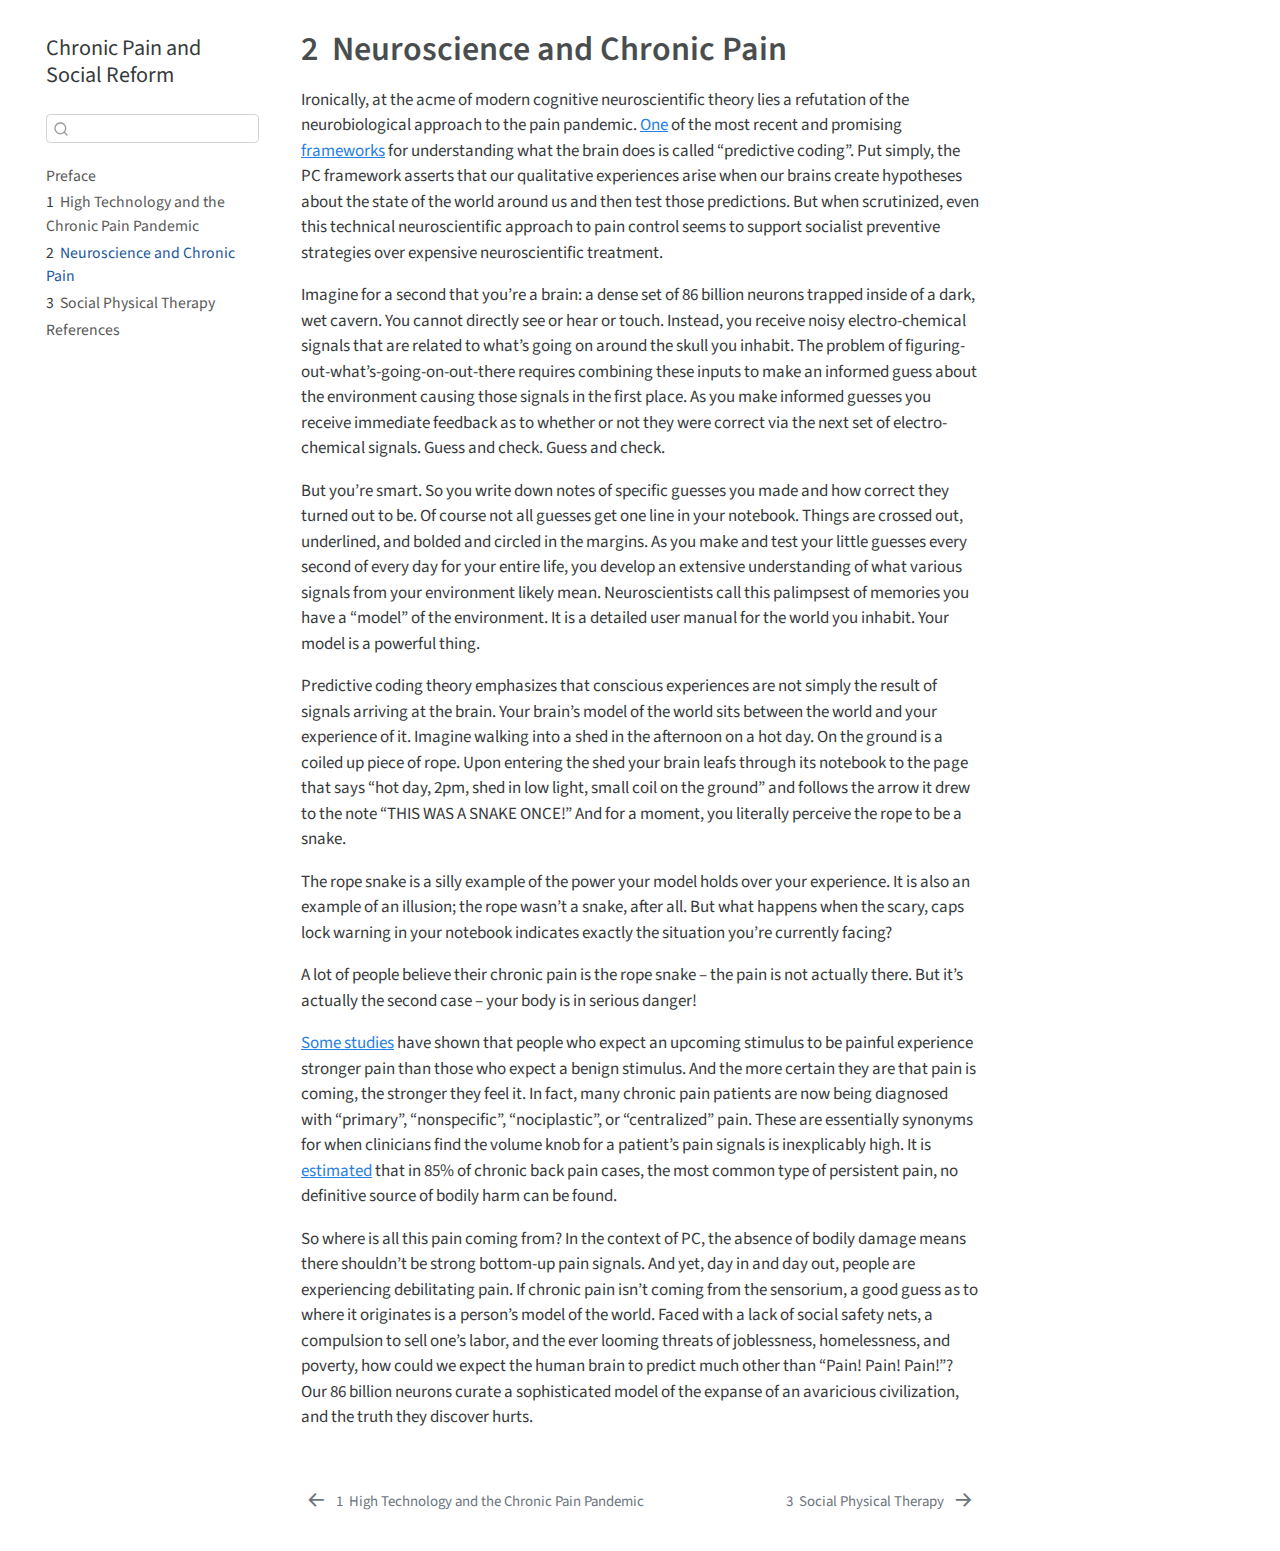
==== _book/neuroscience_and_chronic_pain.html @ 51491a36 "initial commit" ====
<!DOCTYPE html>
<html xmlns="http://www.w3.org/1999/xhtml" lang="en" xml:lang="en"><head>

<meta charset="utf-8">
<meta name="generator" content="quarto-1.3.353">

<meta name="viewport" content="width=device-width, initial-scale=1.0, user-scalable=yes">


<title>Chronic Pain and Social Reform - 2&nbsp; Neuroscience and Chronic Pain</title>
<style>
code{white-space: pre-wrap;}
span.smallcaps{font-variant: small-caps;}
div.columns{display: flex; gap: min(4vw, 1.5em);}
div.column{flex: auto; overflow-x: auto;}
div.hanging-indent{margin-left: 1.5em; text-indent: -1.5em;}
ul.task-list{list-style: none;}
ul.task-list li input[type="checkbox"] {
  width: 0.8em;
  margin: 0 0.8em 0.2em -1em; /* quarto-specific, see https://github.com/quarto-dev/quarto-cli/issues/4556 */ 
  vertical-align: middle;
}
</style>


<script src="site_libs/quarto-nav/quarto-nav.js"></script>
<script src="site_libs/quarto-nav/headroom.min.js"></script>
<script src="site_libs/clipboard/clipboard.min.js"></script>
<script src="site_libs/quarto-search/autocomplete.umd.js"></script>
<script src="site_libs/quarto-search/fuse.min.js"></script>
<script src="site_libs/quarto-search/quarto-search.js"></script>
<meta name="quarto:offset" content="./">
<link href="./social_physical_therapy.html" rel="next">
<link href="./tech_and_chronic_pain.html" rel="prev">
<script src="site_libs/quarto-html/quarto.js"></script>
<script src="site_libs/quarto-html/popper.min.js"></script>
<script src="site_libs/quarto-html/tippy.umd.min.js"></script>
<script src="site_libs/quarto-html/anchor.min.js"></script>
<link href="site_libs/quarto-html/tippy.css" rel="stylesheet">
<link href="site_libs/quarto-html/quarto-syntax-highlighting.css" rel="stylesheet" id="quarto-text-highlighting-styles">
<script src="site_libs/bootstrap/bootstrap.min.js"></script>
<link href="site_libs/bootstrap/bootstrap-icons.css" rel="stylesheet">
<link href="site_libs/bootstrap/bootstrap.min.css" rel="stylesheet" id="quarto-bootstrap" data-mode="light">
<script id="quarto-search-options" type="application/json">{
  "location": "sidebar",
  "copy-button": false,
  "collapse-after": 3,
  "panel-placement": "start",
  "type": "textbox",
  "limit": 20,
  "language": {
    "search-no-results-text": "No results",
    "search-matching-documents-text": "matching documents",
    "search-copy-link-title": "Copy link to search",
    "search-hide-matches-text": "Hide additional matches",
    "search-more-match-text": "more match in this document",
    "search-more-matches-text": "more matches in this document",
    "search-clear-button-title": "Clear",
    "search-detached-cancel-button-title": "Cancel",
    "search-submit-button-title": "Submit"
  }
}</script>


</head>

<body class="nav-sidebar floating">

<div id="quarto-search-results"></div>
  <header id="quarto-header" class="headroom fixed-top">
  <nav class="quarto-secondary-nav">
    <div class="container-fluid d-flex">
      <button type="button" class="quarto-btn-toggle btn" data-bs-toggle="collapse" data-bs-target="#quarto-sidebar,#quarto-sidebar-glass" aria-controls="quarto-sidebar" aria-expanded="false" aria-label="Toggle sidebar navigation" onclick="if (window.quartoToggleHeadroom) { window.quartoToggleHeadroom(); }">
        <i class="bi bi-layout-text-sidebar-reverse"></i>
      </button>
      <nav class="quarto-page-breadcrumbs" aria-label="breadcrumb"><ol class="breadcrumb"><li class="breadcrumb-item"><a href="./neuroscience_and_chronic_pain.html"><span class="chapter-number">2</span>&nbsp; <span class="chapter-title">Neuroscience and Chronic Pain</span></a></li></ol></nav>
      <a class="flex-grow-1" role="button" data-bs-toggle="collapse" data-bs-target="#quarto-sidebar,#quarto-sidebar-glass" aria-controls="quarto-sidebar" aria-expanded="false" aria-label="Toggle sidebar navigation" onclick="if (window.quartoToggleHeadroom) { window.quartoToggleHeadroom(); }">      
      </a>
      <button type="button" class="btn quarto-search-button" aria-label="Search" onclick="window.quartoOpenSearch();">
        <i class="bi bi-search"></i>
      </button>
    </div>
  </nav>
</header>
<!-- content -->
<div id="quarto-content" class="quarto-container page-columns page-rows-contents page-layout-article">
<!-- sidebar -->
  <nav id="quarto-sidebar" class="sidebar collapse collapse-horizontal sidebar-navigation floating overflow-auto">
    <div class="pt-lg-2 mt-2 text-left sidebar-header">
    <div class="sidebar-title mb-0 py-0">
      <a href="./">Chronic Pain and Social Reform</a> 
    </div>
      </div>
        <div class="mt-2 flex-shrink-0 align-items-center">
        <div class="sidebar-search">
        <div id="quarto-search" class="" title="Search"></div>
        </div>
        </div>
    <div class="sidebar-menu-container"> 
    <ul class="list-unstyled mt-1">
        <li class="sidebar-item">
  <div class="sidebar-item-container"> 
  <a href="./index.html" class="sidebar-item-text sidebar-link">
 <span class="menu-text">Preface</span></a>
  </div>
</li>
        <li class="sidebar-item">
  <div class="sidebar-item-container"> 
  <a href="./tech_and_chronic_pain.html" class="sidebar-item-text sidebar-link">
 <span class="menu-text"><span class="chapter-number">1</span>&nbsp; <span class="chapter-title">High Technology and the Chronic Pain Pandemic</span></span></a>
  </div>
</li>
        <li class="sidebar-item">
  <div class="sidebar-item-container"> 
  <a href="./neuroscience_and_chronic_pain.html" class="sidebar-item-text sidebar-link active">
 <span class="menu-text"><span class="chapter-number">2</span>&nbsp; <span class="chapter-title">Neuroscience and Chronic Pain</span></span></a>
  </div>
</li>
        <li class="sidebar-item">
  <div class="sidebar-item-container"> 
  <a href="./social_physical_therapy.html" class="sidebar-item-text sidebar-link">
 <span class="menu-text"><span class="chapter-number">3</span>&nbsp; <span class="chapter-title">Social Physical Therapy</span></span></a>
  </div>
</li>
        <li class="sidebar-item">
  <div class="sidebar-item-container"> 
  <a href="./references.html" class="sidebar-item-text sidebar-link">
 <span class="menu-text">References</span></a>
  </div>
</li>
    </ul>
    </div>
</nav>
<div id="quarto-sidebar-glass" data-bs-toggle="collapse" data-bs-target="#quarto-sidebar,#quarto-sidebar-glass"></div>
<!-- margin-sidebar -->
    <div id="quarto-margin-sidebar" class="sidebar margin-sidebar">
        
    </div>
<!-- main -->
<main class="content" id="quarto-document-content">

<header id="title-block-header" class="quarto-title-block default">
<div class="quarto-title">
<h1 class="title"><span class="chapter-number">2</span>&nbsp; <span class="chapter-title">Neuroscience and Chronic Pain</span></h1>
</div>



<div class="quarto-title-meta">

    
  
    
  </div>
  

</header>

<p>Ironically, at the acme of modern cognitive neuroscientific theory lies a refutation of the neurobiological approach to the pain pandemic. <a href="https://doi.org/10.1007/s13164-022-00666-6">One</a> of the most recent and promising <a href="https://doi.org/10.1038/s41583-022-00587-4">frameworks</a> for understanding what the brain does is called “predictive coding”. Put simply, the PC framework asserts that our qualitative experiences arise when our brains create hypotheses about the state of the world around us and then test those predictions. But when scrutinized, even this technical neuroscientific approach to pain control seems to support socialist preventive strategies over expensive neuroscientific treatment.</p>
<p>Imagine for a second that you’re a brain: a dense set of 86 billion neurons trapped inside of a dark, wet cavern. You cannot directly see or hear or touch. Instead, you receive noisy electro-chemical signals that are related to what’s going on around the skull you inhabit. The problem of figuring-out-what’s-going-on-out-there requires combining these inputs to make an informed guess about the environment causing those signals in the first place. As you make informed guesses you receive immediate feedback as to whether or not they were correct via the next set of electro-chemical signals. Guess and check. Guess and check.</p>
<p>But you’re smart. So you write down notes of specific guesses you made and how correct they turned out to be. Of course not all guesses get one line in your notebook. Things are crossed out, underlined, and bolded and circled in the margins. As you make and test your little guesses every second of every day for your entire life, you develop an extensive understanding of what various signals from your environment likely mean. Neuroscientists call this palimpsest of memories you have a “model” of the environment. It is a detailed user manual for the world you inhabit. Your model is a powerful thing.</p>
<p>Predictive coding theory emphasizes that conscious experiences are not simply the result of signals arriving at the brain. Your brain’s model of the world sits between the world and your experience of it. Imagine walking into a shed in the afternoon on a hot day. On the ground is a coiled up piece of rope. Upon entering the shed your brain leafs through its notebook to the page that says “hot day, 2pm, shed in low light, small coil on the ground” and follows the arrow it drew to the note “THIS WAS A SNAKE ONCE!” And for a moment, you literally perceive the rope to be a snake.</p>
<p>The rope snake is a silly example of the power your model holds over your experience. It is also an example of an illusion; the rope wasn’t a snake, after all. But what happens when the scary, caps lock warning in your notebook indicates exactly the situation you’re currently facing?</p>
<p>A lot of people believe their chronic pain is the rope snake – the pain is not actually there. But it’s actually the second case – your body is in serious danger!</p>
<p><a href="https://www.sciencedirect.com/science/article/pii/S0896627314001925?via%3Dihub">Some studies</a> have shown that people who expect an upcoming stimulus to be painful experience stronger pain than those who expect a benign stimulus. And the more certain they are that pain is coming, the stronger they feel it. In fact, many chronic pain patients are now being diagnosed with “primary”, “nonspecific”, “nociplastic”, or “centralized” pain. These are essentially synonyms for when clinicians find the volume knob for a patient’s pain signals is inexplicably high. It is <a href="https://jamanetwork.com/journals/jamapsychiatry/fullarticle/2784694">estimated</a> that in 85% of chronic back pain cases, the most common type of persistent pain, no definitive source of bodily harm can be found.</p>
<p>So where is all this pain coming from? In the context of PC, the absence of bodily damage means there shouldn’t be strong bottom-up pain signals. And yet, day in and day out, people are experiencing debilitating pain. If chronic pain isn’t coming from the sensorium, a good guess as to where it originates is a person’s model of the world. Faced with a lack of social safety nets, a compulsion to sell one’s labor, and the ever looming threats of joblessness, homelessness, and poverty, how could we expect the human brain to predict much other than “Pain! Pain! Pain!”? Our 86 billion neurons curate a sophisticated model of the expanse of an avaricious civilization, and the truth they discover hurts.</p>



</main> <!-- /main -->
<script id="quarto-html-after-body" type="application/javascript">
window.document.addEventListener("DOMContentLoaded", function (event) {
  const toggleBodyColorMode = (bsSheetEl) => {
    const mode = bsSheetEl.getAttribute("data-mode");
    const bodyEl = window.document.querySelector("body");
    if (mode === "dark") {
      bodyEl.classList.add("quarto-dark");
      bodyEl.classList.remove("quarto-light");
    } else {
      bodyEl.classList.add("quarto-light");
      bodyEl.classList.remove("quarto-dark");
    }
  }
  const toggleBodyColorPrimary = () => {
    const bsSheetEl = window.document.querySelector("link#quarto-bootstrap");
    if (bsSheetEl) {
      toggleBodyColorMode(bsSheetEl);
    }
  }
  toggleBodyColorPrimary();  
  const icon = "";
  const anchorJS = new window.AnchorJS();
  anchorJS.options = {
    placement: 'right',
    icon: icon
  };
  anchorJS.add('.anchored');
  const isCodeAnnotation = (el) => {
    for (const clz of el.classList) {
      if (clz.startsWith('code-annotation-')) {                     
        return true;
      }
    }
    return false;
  }
  const clipboard = new window.ClipboardJS('.code-copy-button', {
    text: function(trigger) {
      const codeEl = trigger.previousElementSibling.cloneNode(true);
      for (const childEl of codeEl.children) {
        if (isCodeAnnotation(childEl)) {
          childEl.remove();
        }
      }
      return codeEl.innerText;
    }
  });
  clipboard.on('success', function(e) {
    // button target
    const button = e.trigger;
    // don't keep focus
    button.blur();
    // flash "checked"
    button.classList.add('code-copy-button-checked');
    var currentTitle = button.getAttribute("title");
    button.setAttribute("title", "Copied!");
    let tooltip;
    if (window.bootstrap) {
      button.setAttribute("data-bs-toggle", "tooltip");
      button.setAttribute("data-bs-placement", "left");
      button.setAttribute("data-bs-title", "Copied!");
      tooltip = new bootstrap.Tooltip(button, 
        { trigger: "manual", 
          customClass: "code-copy-button-tooltip",
          offset: [0, -8]});
      tooltip.show();    
    }
    setTimeout(function() {
      if (tooltip) {
        tooltip.hide();
        button.removeAttribute("data-bs-title");
        button.removeAttribute("data-bs-toggle");
        button.removeAttribute("data-bs-placement");
      }
      button.setAttribute("title", currentTitle);
      button.classList.remove('code-copy-button-checked');
    }, 1000);
    // clear code selection
    e.clearSelection();
  });
  function tippyHover(el, contentFn) {
    const config = {
      allowHTML: true,
      content: contentFn,
      maxWidth: 500,
      delay: 100,
      arrow: false,
      appendTo: function(el) {
          return el.parentElement;
      },
      interactive: true,
      interactiveBorder: 10,
      theme: 'quarto',
      placement: 'bottom-start'
    };
    window.tippy(el, config); 
  }
  const noterefs = window.document.querySelectorAll('a[role="doc-noteref"]');
  for (var i=0; i<noterefs.length; i++) {
    const ref = noterefs[i];
    tippyHover(ref, function() {
      // use id or data attribute instead here
      let href = ref.getAttribute('data-footnote-href') || ref.getAttribute('href');
      try { href = new URL(href).hash; } catch {}
      const id = href.replace(/^#\/?/, "");
      const note = window.document.getElementById(id);
      return note.innerHTML;
    });
  }
      let selectedAnnoteEl;
      const selectorForAnnotation = ( cell, annotation) => {
        let cellAttr = 'data-code-cell="' + cell + '"';
        let lineAttr = 'data-code-annotation="' +  annotation + '"';
        const selector = 'span[' + cellAttr + '][' + lineAttr + ']';
        return selector;
      }
      const selectCodeLines = (annoteEl) => {
        const doc = window.document;
        const targetCell = annoteEl.getAttribute("data-target-cell");
        const targetAnnotation = annoteEl.getAttribute("data-target-annotation");
        const annoteSpan = window.document.querySelector(selectorForAnnotation(targetCell, targetAnnotation));
        const lines = annoteSpan.getAttribute("data-code-lines").split(",");
        const lineIds = lines.map((line) => {
          return targetCell + "-" + line;
        })
        let top = null;
        let height = null;
        let parent = null;
        if (lineIds.length > 0) {
            //compute the position of the single el (top and bottom and make a div)
            const el = window.document.getElementById(lineIds[0]);
            top = el.offsetTop;
            height = el.offsetHeight;
            parent = el.parentElement.parentElement;
          if (lineIds.length > 1) {
            const lastEl = window.document.getElementById(lineIds[lineIds.length - 1]);
            const bottom = lastEl.offsetTop + lastEl.offsetHeight;
            height = bottom - top;
          }
          if (top !== null && height !== null && parent !== null) {
            // cook up a div (if necessary) and position it 
            let div = window.document.getElementById("code-annotation-line-highlight");
            if (div === null) {
              div = window.document.createElement("div");
              div.setAttribute("id", "code-annotation-line-highlight");
              div.style.position = 'absolute';
              parent.appendChild(div);
            }
            div.style.top = top - 2 + "px";
            div.style.height = height + 4 + "px";
            let gutterDiv = window.document.getElementById("code-annotation-line-highlight-gutter");
            if (gutterDiv === null) {
              gutterDiv = window.document.createElement("div");
              gutterDiv.setAttribute("id", "code-annotation-line-highlight-gutter");
              gutterDiv.style.position = 'absolute';
              const codeCell = window.document.getElementById(targetCell);
              const gutter = codeCell.querySelector('.code-annotation-gutter');
              gutter.appendChild(gutterDiv);
            }
            gutterDiv.style.top = top - 2 + "px";
            gutterDiv.style.height = height + 4 + "px";
          }
          selectedAnnoteEl = annoteEl;
        }
      };
      const unselectCodeLines = () => {
        const elementsIds = ["code-annotation-line-highlight", "code-annotation-line-highlight-gutter"];
        elementsIds.forEach((elId) => {
          const div = window.document.getElementById(elId);
          if (div) {
            div.remove();
          }
        });
        selectedAnnoteEl = undefined;
      };
      // Attach click handler to the DT
      const annoteDls = window.document.querySelectorAll('dt[data-target-cell]');
      for (const annoteDlNode of annoteDls) {
        annoteDlNode.addEventListener('click', (event) => {
          const clickedEl = event.target;
          if (clickedEl !== selectedAnnoteEl) {
            unselectCodeLines();
            const activeEl = window.document.querySelector('dt[data-target-cell].code-annotation-active');
            if (activeEl) {
              activeEl.classList.remove('code-annotation-active');
            }
            selectCodeLines(clickedEl);
            clickedEl.classList.add('code-annotation-active');
          } else {
            // Unselect the line
            unselectCodeLines();
            clickedEl.classList.remove('code-annotation-active');
          }
        });
      }
  const findCites = (el) => {
    const parentEl = el.parentElement;
    if (parentEl) {
      const cites = parentEl.dataset.cites;
      if (cites) {
        return {
          el,
          cites: cites.split(' ')
        };
      } else {
        return findCites(el.parentElement)
      }
    } else {
      return undefined;
    }
  };
  var bibliorefs = window.document.querySelectorAll('a[role="doc-biblioref"]');
  for (var i=0; i<bibliorefs.length; i++) {
    const ref = bibliorefs[i];
    const citeInfo = findCites(ref);
    if (citeInfo) {
      tippyHover(citeInfo.el, function() {
        var popup = window.document.createElement('div');
        citeInfo.cites.forEach(function(cite) {
          var citeDiv = window.document.createElement('div');
          citeDiv.classList.add('hanging-indent');
          citeDiv.classList.add('csl-entry');
          var biblioDiv = window.document.getElementById('ref-' + cite);
          if (biblioDiv) {
            citeDiv.innerHTML = biblioDiv.innerHTML;
          }
          popup.appendChild(citeDiv);
        });
        return popup.innerHTML;
      });
    }
  }
});
</script>
<nav class="page-navigation">
  <div class="nav-page nav-page-previous">
      <a href="./tech_and_chronic_pain.html" class="pagination-link">
        <i class="bi bi-arrow-left-short"></i> <span class="nav-page-text"><span class="chapter-number">1</span>&nbsp; <span class="chapter-title">High Technology and the Chronic Pain Pandemic</span></span>
      </a>          
  </div>
  <div class="nav-page nav-page-next">
      <a href="./social_physical_therapy.html" class="pagination-link">
        <span class="nav-page-text"><span class="chapter-number">3</span>&nbsp; <span class="chapter-title">Social Physical Therapy</span></span> <i class="bi bi-arrow-right-short"></i>
      </a>
  </div>
</nav>
</div> <!-- /content -->



</body></html>
---- _book/site_libs/quarto-html/tippy.css ----
.tippy-box[data-animation=fade][data-state=hidden]{opacity:0}[data-tippy-root]{max-width:calc(100vw - 10px)}.tippy-box{position:relative;background-color:#333;color:#fff;border-radius:4px;font-size:14px;line-height:1.4;white-space:normal;outline:0;transition-property:transform,visibility,opacity}.tippy-box[data-placement^=top]>.tippy-arrow{bottom:0}.tippy-box[data-placement^=top]>.tippy-arrow:before{bottom:-7px;left:0;border-width:8px 8px 0;border-top-color:initial;transform-origin:center top}.tippy-box[data-placement^=bottom]>.tippy-arrow{top:0}.tippy-box[data-placement^=bottom]>.tippy-arrow:before{top:-7px;left:0;border-width:0 8px 8px;border-bottom-color:initial;transform-origin:center bottom}.tippy-box[data-placement^=left]>.tippy-arrow{right:0}.tippy-box[data-placement^=left]>.tippy-arrow:before{border-width:8px 0 8px 8px;border-left-color:initial;right:-7px;transform-origin:center left}.tippy-box[data-placement^=right]>.tippy-arrow{left:0}.tippy-box[data-placement^=right]>.tippy-arrow:before{left:-7px;border-width:8px 8px 8px 0;border-right-color:initial;transform-origin:center right}.tippy-box[data-inertia][data-state=visible]{transition-timing-function:cubic-bezier(.54,1.5,.38,1.11)}.tippy-arrow{width:16px;height:16px;color:#333}.tippy-arrow:before{content:"";position:absolute;border-color:transparent;border-style:solid}.tippy-content{position:relative;padding:5px 9px;z-index:1}
---- _book/site_libs/quarto-html/quarto-syntax-highlighting.css ----
/* quarto syntax highlight colors */
:root {
  --quarto-hl-ot-color: #003B4F;
  --quarto-hl-at-color: #657422;
  --quarto-hl-ss-color: #20794D;
  --quarto-hl-an-color: #5E5E5E;
  --quarto-hl-fu-color: #4758AB;
  --quarto-hl-st-color: #20794D;
  --quarto-hl-cf-color: #003B4F;
  --quarto-hl-op-color: #5E5E5E;
  --quarto-hl-er-color: #AD0000;
  --quarto-hl-bn-color: #AD0000;
  --quarto-hl-al-color: #AD0000;
  --quarto-hl-va-color: #111111;
  --quarto-hl-bu-color: inherit;
  --quarto-hl-ex-color: inherit;
  --quarto-hl-pp-color: #AD0000;
  --quarto-hl-in-color: #5E5E5E;
  --quarto-hl-vs-color: #20794D;
  --quarto-hl-wa-color: #5E5E5E;
  --quarto-hl-do-color: #5E5E5E;
  --quarto-hl-im-color: #00769E;
  --quarto-hl-ch-color: #20794D;
  --quarto-hl-dt-color: #AD0000;
  --quarto-hl-fl-color: #AD0000;
  --quarto-hl-co-color: #5E5E5E;
  --quarto-hl-cv-color: #5E5E5E;
  --quarto-hl-cn-color: #8f5902;
  --quarto-hl-sc-color: #5E5E5E;
  --quarto-hl-dv-color: #AD0000;
  --quarto-hl-kw-color: #003B4F;
}

/* other quarto variables */
:root {
  --quarto-font-monospace: SFMono-Regular, Menlo, Monaco, Consolas, "Liberation Mono", "Courier New", monospace;
}

pre > code.sourceCode > span {
  color: #003B4F;
}

code span {
  color: #003B4F;
}

code.sourceCode > span {
  color: #003B4F;
}

div.sourceCode,
div.sourceCode pre.sourceCode {
  color: #003B4F;
}

code span.ot {
  color: #003B4F;
  font-style: inherit;
}

code span.at {
  color: #657422;
  font-style: inherit;
}

code span.ss {
  color: #20794D;
  font-style: inherit;
}

code span.an {
  color: #5E5E5E;
  font-style: inherit;
}

code span.fu {
  color: #4758AB;
  font-style: inherit;
}

code span.st {
  color: #20794D;
  font-style: inherit;
}

code span.cf {
  color: #003B4F;
  font-style: inherit;
}

code span.op {
  color: #5E5E5E;
  font-style: inherit;
}

code span.er {
  color: #AD0000;
  font-style: inherit;
}

code span.bn {
  color: #AD0000;
  font-style: inherit;
}

code span.al {
  color: #AD0000;
  font-style: inherit;
}

code span.va {
  color: #111111;
  font-style: inherit;
}

code span.bu {
  font-style: inherit;
}

code span.ex {
  font-style: inherit;
}

code span.pp {
  color: #AD0000;
  font-style: inherit;
}

code span.in {
  color: #5E5E5E;
  font-style: inherit;
}

code span.vs {
  color: #20794D;
  font-style: inherit;
}

code span.wa {
  color: #5E5E5E;
  font-style: italic;
}

code span.do {
  color: #5E5E5E;
  font-style: italic;
}

code span.im {
  color: #00769E;
  font-style: inherit;
}

code span.ch {
  color: #20794D;
  font-style: inherit;
}

code span.dt {
  color: #AD0000;
  font-style: inherit;
}

code span.fl {
  color: #AD0000;
  font-style: inherit;
}

code span.co {
  color: #5E5E5E;
  font-style: inherit;
}

code span.cv {
  color: #5E5E5E;
  font-style: italic;
}

code span.cn {
  color: #8f5902;
  font-style: inherit;
}

code span.sc {
  color: #5E5E5E;
  font-style: inherit;
}

code span.dv {
  color: #AD0000;
  font-style: inherit;
}

code span.kw {
  color: #003B4F;
  font-style: inherit;
}

.prevent-inlining {
  content: "</";
}

/*# sourceMappingURL=debc5d5d77c3f9108843748ff7464032.css.map */
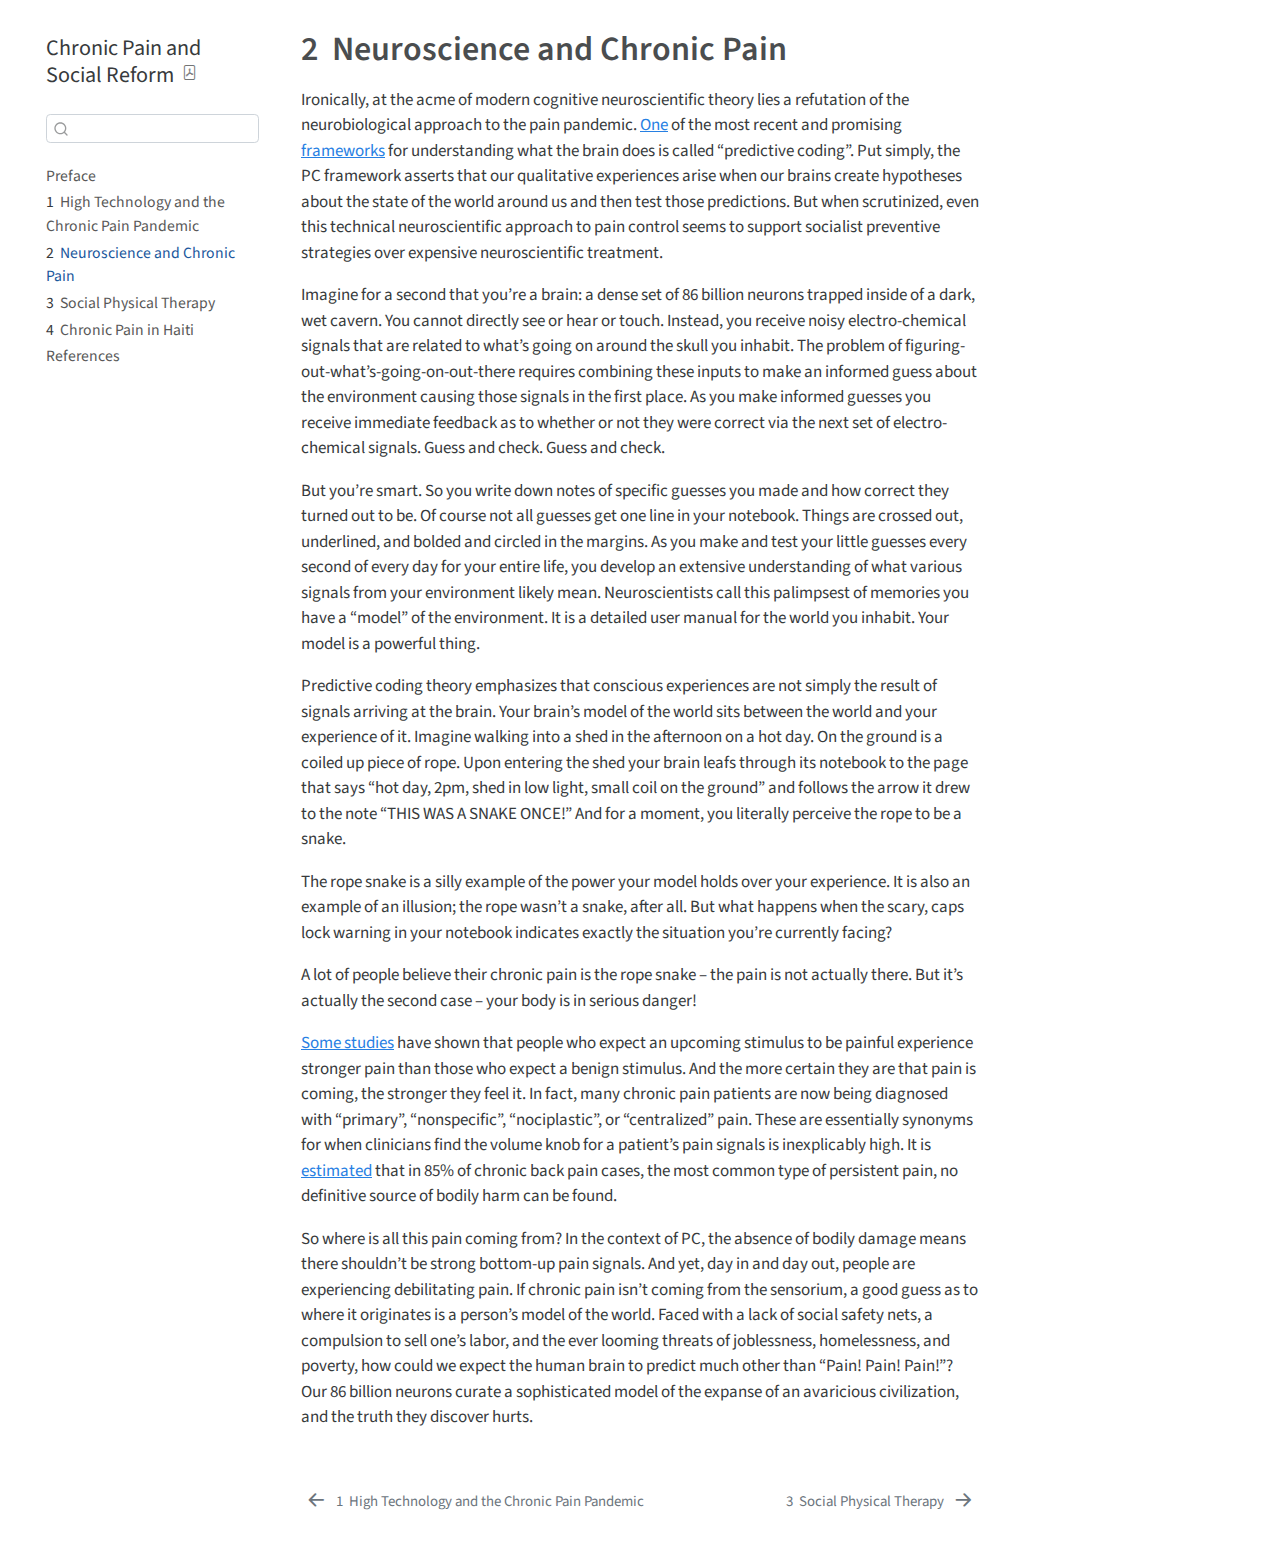
==== commit ec203bd6: "adding pdf download and haiti analysis qmd for later" ====
--- a/_book/neuroscience_and_chronic_pain.html
+++ b/_book/neuroscience_and_chronic_pain.html
@@ -89,6 +89,9 @@
     <div class="pt-lg-2 mt-2 text-left sidebar-header">
     <div class="sidebar-title mb-0 py-0">
       <a href="./">Chronic Pain and Social Reform</a> 
+        <div class="sidebar-tools-main">
+    <a href="./Chronic-Pain-and-Social-Reform.pdf" title="Download PDF" class="quarto-navigation-tool px-1" aria-label="Download PDF"><i class="bi bi-file-pdf"></i></a>
+</div>
     </div>
       </div>
         <div class="mt-2 flex-shrink-0 align-items-center">
@@ -120,6 +123,12 @@
   <div class="sidebar-item-container"> 
   <a href="./social_physical_therapy.html" class="sidebar-item-text sidebar-link">
  <span class="menu-text"><span class="chapter-number">3</span>&nbsp; <span class="chapter-title">Social Physical Therapy</span></span></a>
+  </div>
+</li>
+        <li class="sidebar-item">
+  <div class="sidebar-item-container"> 
+  <a href="./chronic_pain_haiti.html" class="sidebar-item-text sidebar-link">
+ <span class="menu-text"><span class="chapter-number">4</span>&nbsp; <span class="chapter-title">Chronic Pain in Haiti</span></span></a>
   </div>
 </li>
         <li class="sidebar-item">
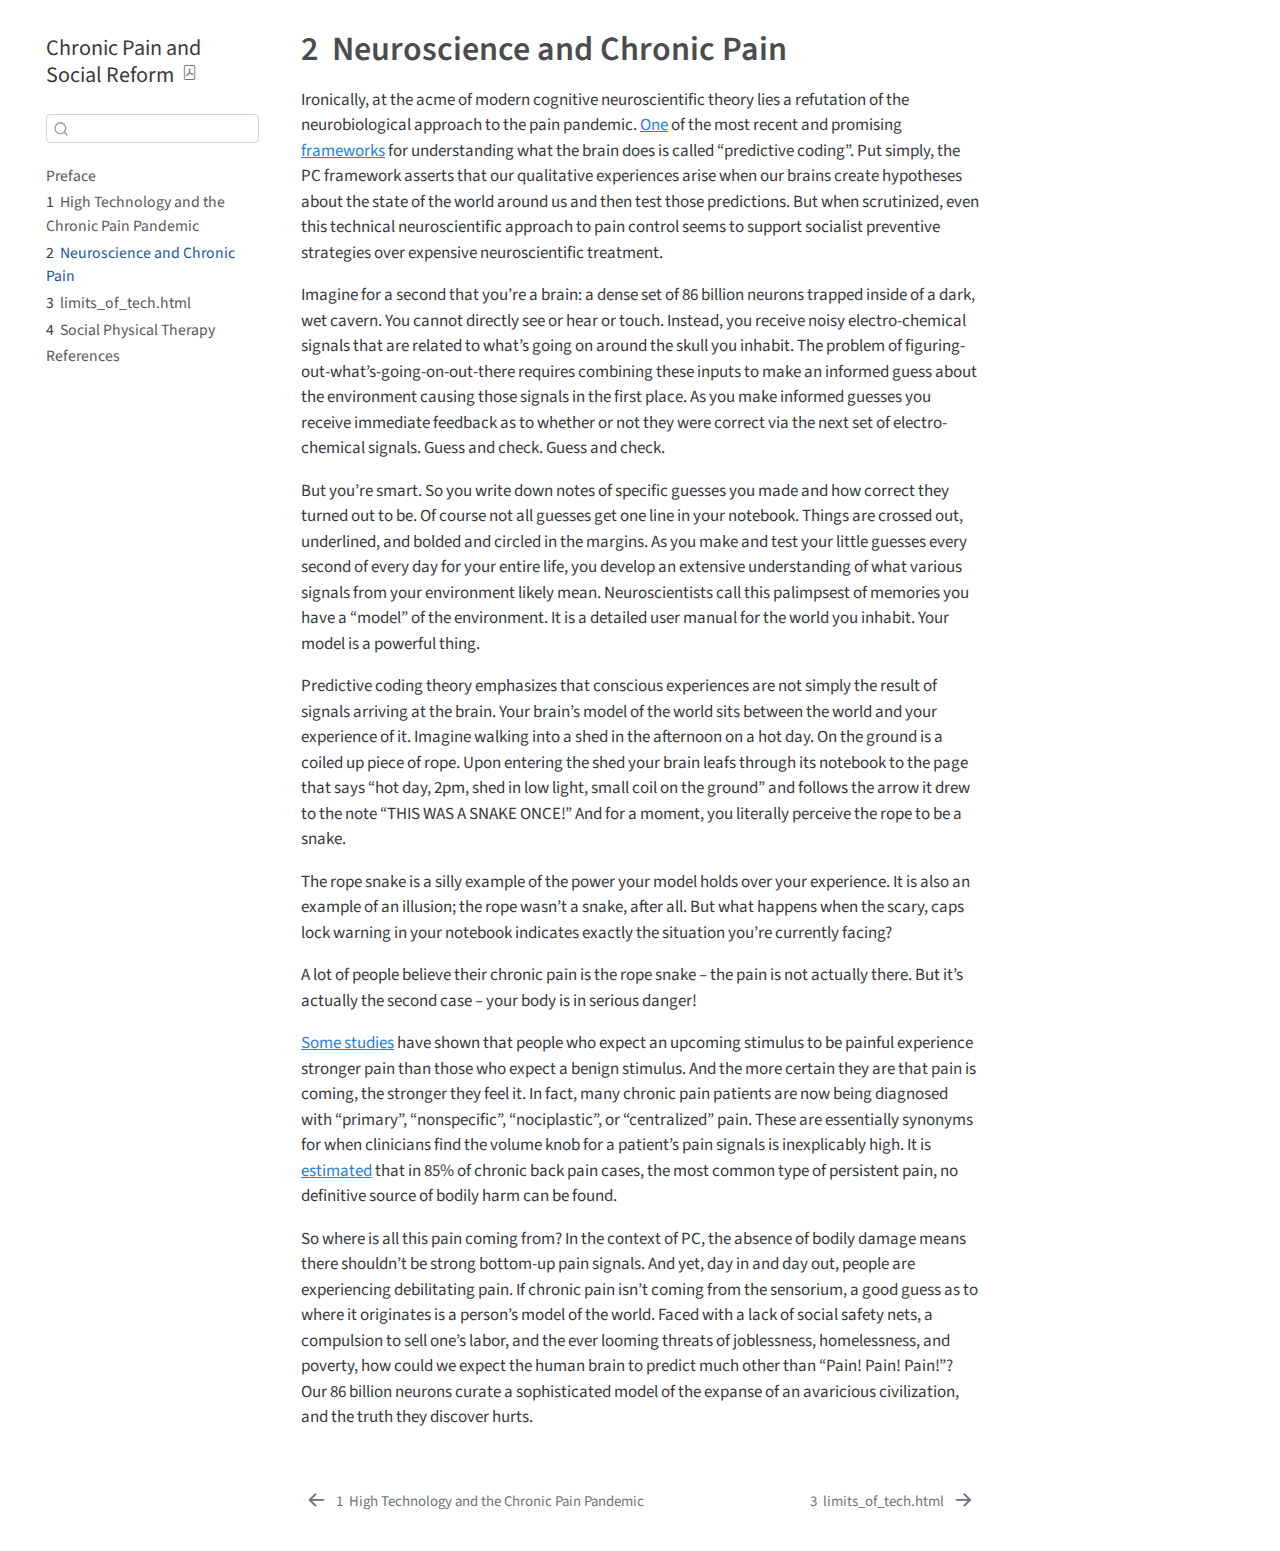
==== commit 409d11e8: "introduction section of preface" ====
--- a/_book/neuroscience_and_chronic_pain.html
+++ b/_book/neuroscience_and_chronic_pain.html
@@ -30,7 +30,7 @@
 <script src="site_libs/quarto-search/fuse.min.js"></script>
 <script src="site_libs/quarto-search/quarto-search.js"></script>
 <meta name="quarto:offset" content="./">
-<link href="./social_physical_therapy.html" rel="next">
+<link href="./limits_of_tech.html" rel="next">
 <link href="./tech_and_chronic_pain.html" rel="prev">
 <script src="site_libs/quarto-html/quarto.js"></script>
 <script src="site_libs/quarto-html/popper.min.js"></script>
@@ -121,14 +121,14 @@
 </li>
         <li class="sidebar-item">
   <div class="sidebar-item-container"> 
+  <a href="./limits_of_tech.html" class="sidebar-item-text sidebar-link">
+ <span class="menu-text"><span class="chapter-number">3</span>&nbsp; <span class="chapter-title">limits_of_tech.html</span></span></a>
+  </div>
+</li>
+        <li class="sidebar-item">
+  <div class="sidebar-item-container"> 
   <a href="./social_physical_therapy.html" class="sidebar-item-text sidebar-link">
- <span class="menu-text"><span class="chapter-number">3</span>&nbsp; <span class="chapter-title">Social Physical Therapy</span></span></a>
-  </div>
-</li>
-        <li class="sidebar-item">
-  <div class="sidebar-item-container"> 
-  <a href="./chronic_pain_haiti.html" class="sidebar-item-text sidebar-link">
- <span class="menu-text"><span class="chapter-number">4</span>&nbsp; <span class="chapter-title">Chronic Pain in Haiti</span></span></a>
+ <span class="menu-text"><span class="chapter-number">4</span>&nbsp; <span class="chapter-title">Social Physical Therapy</span></span></a>
   </div>
 </li>
         <li class="sidebar-item">
@@ -417,8 +417,8 @@
       </a>          
   </div>
   <div class="nav-page nav-page-next">
-      <a href="./social_physical_therapy.html" class="pagination-link">
-        <span class="nav-page-text"><span class="chapter-number">3</span>&nbsp; <span class="chapter-title">Social Physical Therapy</span></span> <i class="bi bi-arrow-right-short"></i>
+      <a href="./limits_of_tech.html" class="pagination-link">
+        <span class="nav-page-text"><span class="chapter-number">3</span>&nbsp; <span class="chapter-title">limits_of_tech.html</span></span> <i class="bi bi-arrow-right-short"></i>
       </a>
   </div>
 </nav>
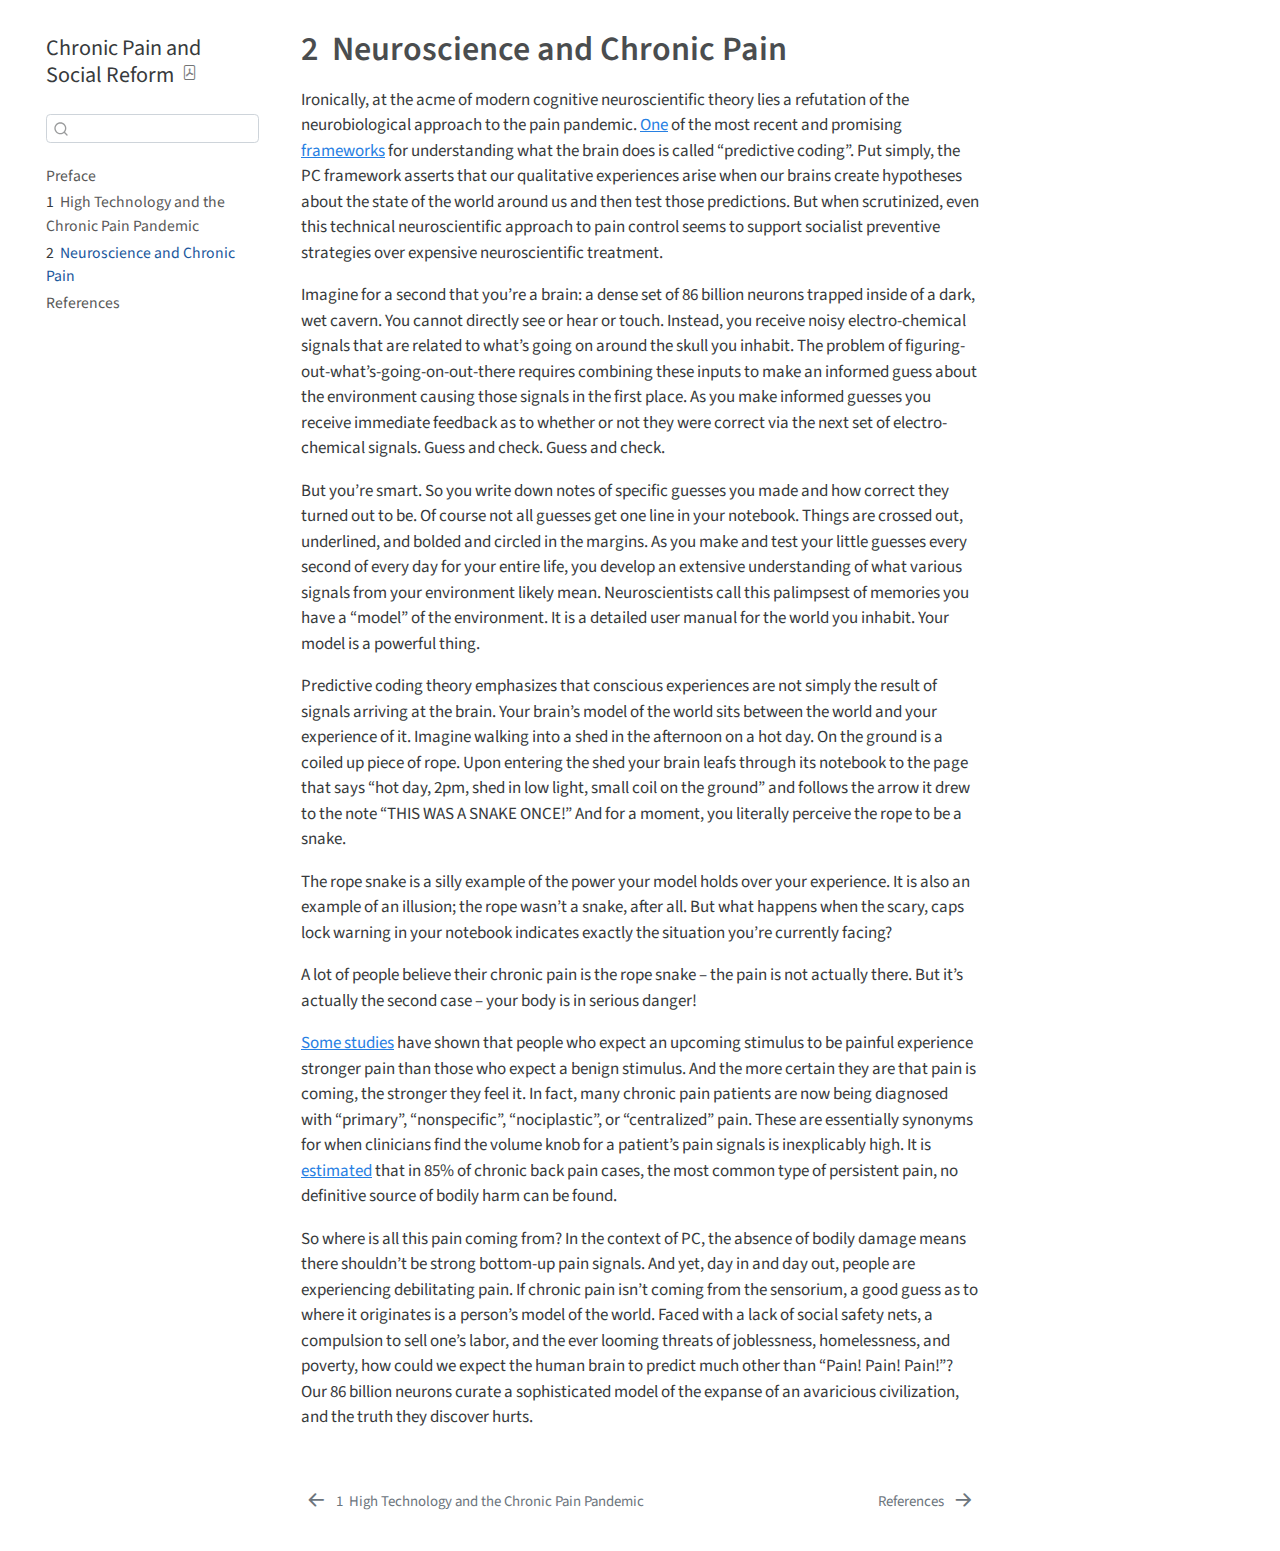
==== commit bf8f6529: "small updates to ToC and word changes in preface" ====
--- a/_book/neuroscience_and_chronic_pain.html
+++ b/_book/neuroscience_and_chronic_pain.html
@@ -30,7 +30,7 @@
 <script src="site_libs/quarto-search/fuse.min.js"></script>
 <script src="site_libs/quarto-search/quarto-search.js"></script>
 <meta name="quarto:offset" content="./">
-<link href="./limits_of_tech.html" rel="next">
+<link href="./references.html" rel="next">
 <link href="./tech_and_chronic_pain.html" rel="prev">
 <script src="site_libs/quarto-html/quarto.js"></script>
 <script src="site_libs/quarto-html/popper.min.js"></script>
@@ -117,18 +117,6 @@
   <div class="sidebar-item-container"> 
   <a href="./neuroscience_and_chronic_pain.html" class="sidebar-item-text sidebar-link active">
  <span class="menu-text"><span class="chapter-number">2</span>&nbsp; <span class="chapter-title">Neuroscience and Chronic Pain</span></span></a>
-  </div>
-</li>
-        <li class="sidebar-item">
-  <div class="sidebar-item-container"> 
-  <a href="./limits_of_tech.html" class="sidebar-item-text sidebar-link">
- <span class="menu-text"><span class="chapter-number">3</span>&nbsp; <span class="chapter-title">limits_of_tech.html</span></span></a>
-  </div>
-</li>
-        <li class="sidebar-item">
-  <div class="sidebar-item-container"> 
-  <a href="./social_physical_therapy.html" class="sidebar-item-text sidebar-link">
- <span class="menu-text"><span class="chapter-number">4</span>&nbsp; <span class="chapter-title">Social Physical Therapy</span></span></a>
   </div>
 </li>
         <li class="sidebar-item">
@@ -417,8 +405,8 @@
       </a>          
   </div>
   <div class="nav-page nav-page-next">
-      <a href="./limits_of_tech.html" class="pagination-link">
-        <span class="nav-page-text"><span class="chapter-number">3</span>&nbsp; <span class="chapter-title">limits_of_tech.html</span></span> <i class="bi bi-arrow-right-short"></i>
+      <a href="./references.html" class="pagination-link">
+        <span class="nav-page-text">References</span> <i class="bi bi-arrow-right-short"></i>
       </a>
   </div>
 </nav>
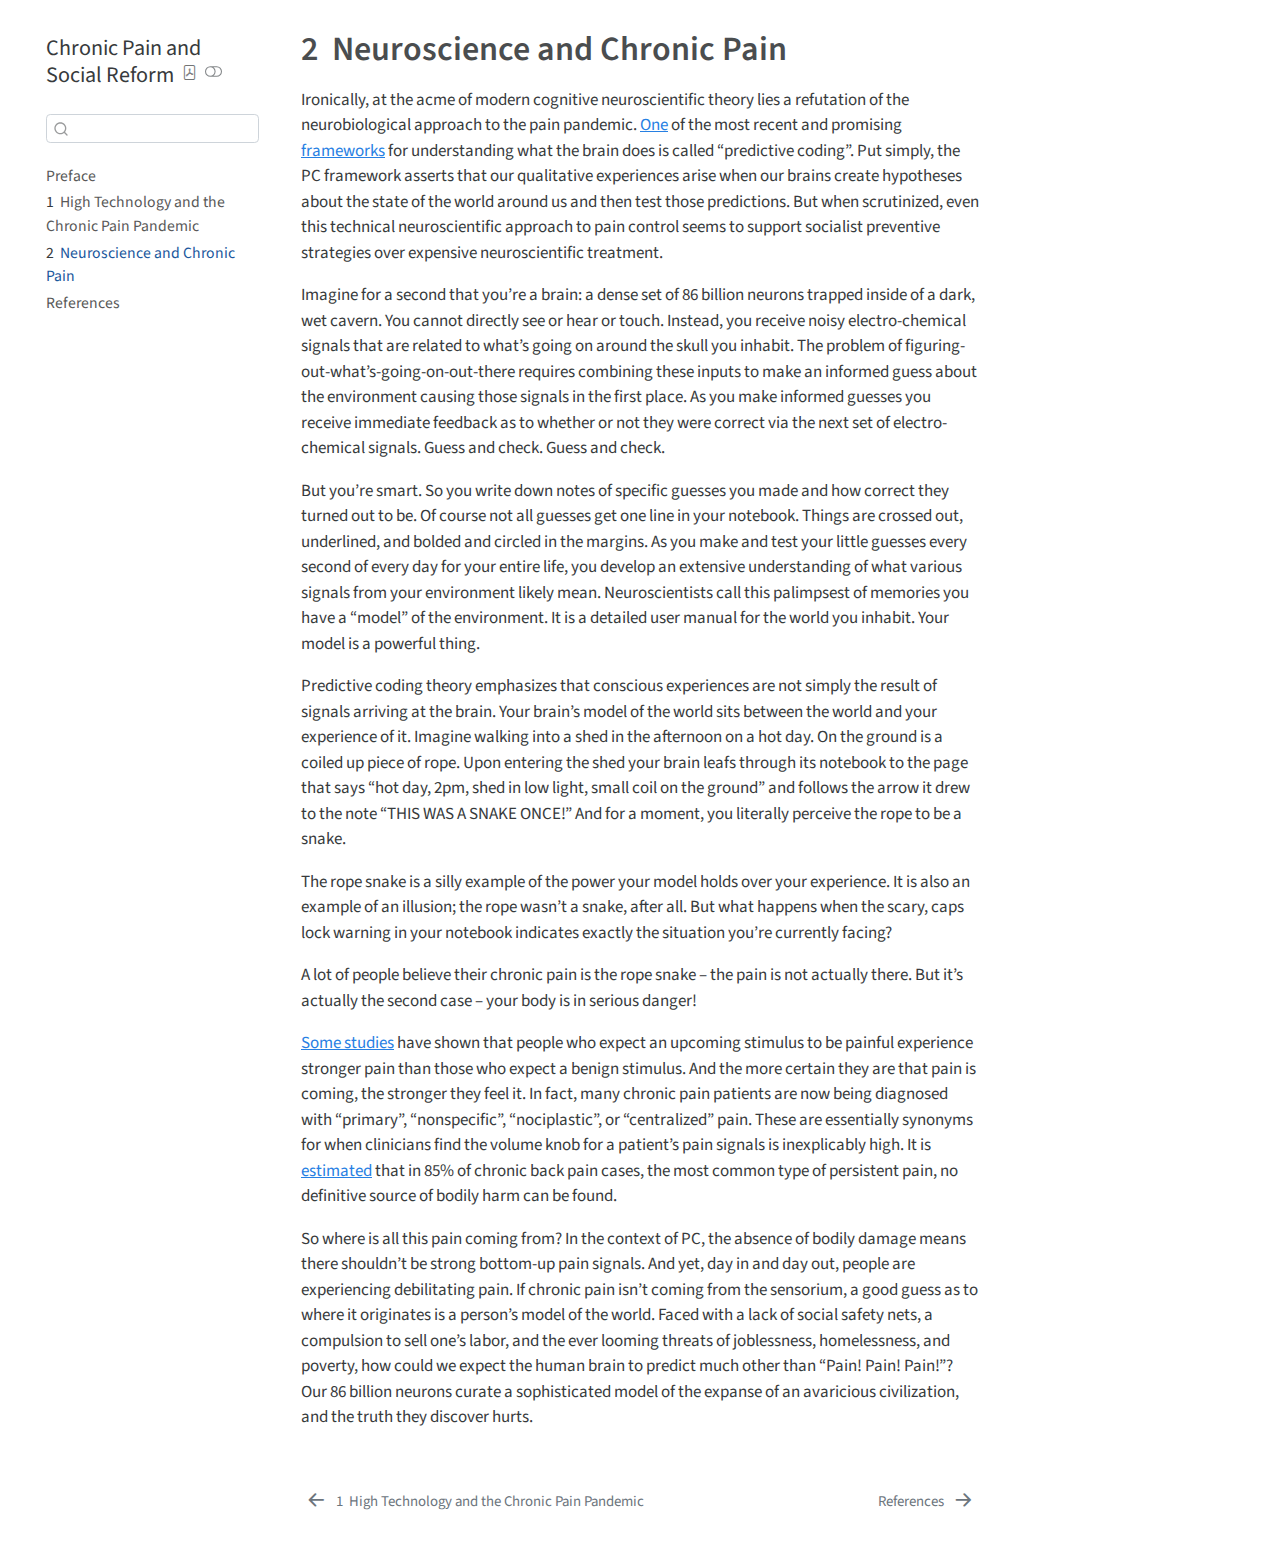
==== commit e13f7a80: "adding dark mode option" ====
--- a/_book/neuroscience_and_chronic_pain.html
+++ b/_book/neuroscience_and_chronic_pain.html
@@ -37,10 +37,12 @@
 <script src="site_libs/quarto-html/tippy.umd.min.js"></script>
 <script src="site_libs/quarto-html/anchor.min.js"></script>
 <link href="site_libs/quarto-html/tippy.css" rel="stylesheet">
-<link href="site_libs/quarto-html/quarto-syntax-highlighting.css" rel="stylesheet" id="quarto-text-highlighting-styles">
+<link href="site_libs/quarto-html/quarto-syntax-highlighting.css" rel="stylesheet" class="quarto-color-scheme" id="quarto-text-highlighting-styles">
+<link href="site_libs/quarto-html/quarto-syntax-highlighting-dark.css" rel="prefetch" class="quarto-color-scheme quarto-color-alternate" id="quarto-text-highlighting-styles">
 <script src="site_libs/bootstrap/bootstrap.min.js"></script>
 <link href="site_libs/bootstrap/bootstrap-icons.css" rel="stylesheet">
-<link href="site_libs/bootstrap/bootstrap.min.css" rel="stylesheet" id="quarto-bootstrap" data-mode="light">
+<link href="site_libs/bootstrap/bootstrap.min.css" rel="stylesheet" class="quarto-color-scheme" id="quarto-bootstrap" data-mode="light">
+<link href="site_libs/bootstrap/bootstrap-dark.min.css" rel="prefetch" class="quarto-color-scheme quarto-color-alternate" id="quarto-bootstrap" data-mode="dark">
 <script id="quarto-search-options" type="application/json">{
   "location": "sidebar",
   "copy-button": false,
@@ -91,6 +93,7 @@
       <a href="./">Chronic Pain and Social Reform</a> 
         <div class="sidebar-tools-main">
     <a href="./Chronic-Pain-and-Social-Reform.pdf" title="Download PDF" class="quarto-navigation-tool px-1" aria-label="Download PDF"><i class="bi bi-file-pdf"></i></a>
+  <a href="" class="quarto-color-scheme-toggle quarto-navigation-tool  px-1" onclick="window.quartoToggleColorScheme(); return false;" title="Toggle dark mode"><i class="bi"></i></a>
 </div>
     </div>
       </div>
@@ -185,6 +188,121 @@
     }
   }
   toggleBodyColorPrimary();  
+  const disableStylesheet = (stylesheets) => {
+    for (let i=0; i < stylesheets.length; i++) {
+      const stylesheet = stylesheets[i];
+      stylesheet.rel = 'prefetch';
+    }
+  }
+  const enableStylesheet = (stylesheets) => {
+    for (let i=0; i < stylesheets.length; i++) {
+      const stylesheet = stylesheets[i];
+      stylesheet.rel = 'stylesheet';
+    }
+  }
+  const manageTransitions = (selector, allowTransitions) => {
+    const els = window.document.querySelectorAll(selector);
+    for (let i=0; i < els.length; i++) {
+      const el = els[i];
+      if (allowTransitions) {
+        el.classList.remove('notransition');
+      } else {
+        el.classList.add('notransition');
+      }
+    }
+  }
+  const toggleColorMode = (alternate) => {
+    // Switch the stylesheets
+    const alternateStylesheets = window.document.querySelectorAll('link.quarto-color-scheme.quarto-color-alternate');
+    manageTransitions('#quarto-margin-sidebar .nav-link', false);
+    if (alternate) {
+      enableStylesheet(alternateStylesheets);
+      for (const sheetNode of alternateStylesheets) {
+        if (sheetNode.id === "quarto-bootstrap") {
+          toggleBodyColorMode(sheetNode);
+        }
+      }
+    } else {
+      disableStylesheet(alternateStylesheets);
+      toggleBodyColorPrimary();
+    }
+    manageTransitions('#quarto-margin-sidebar .nav-link', true);
+    // Switch the toggles
+    const toggles = window.document.querySelectorAll('.quarto-color-scheme-toggle');
+    for (let i=0; i < toggles.length; i++) {
+      const toggle = toggles[i];
+      if (toggle) {
+        if (alternate) {
+          toggle.classList.add("alternate");     
+        } else {
+          toggle.classList.remove("alternate");
+        }
+      }
+    }
+    // Hack to workaround the fact that safari doesn't
+    // properly recolor the scrollbar when toggling (#1455)
+    if (navigator.userAgent.indexOf('Safari') > 0 && navigator.userAgent.indexOf('Chrome') == -1) {
+      manageTransitions("body", false);
+      window.scrollTo(0, 1);
+      setTimeout(() => {
+        window.scrollTo(0, 0);
+        manageTransitions("body", true);
+      }, 40);  
+    }
+  }
+  const isFileUrl = () => { 
+    return window.location.protocol === 'file:';
+  }
+  const hasAlternateSentinel = () => {  
+    let styleSentinel = getColorSchemeSentinel();
+    if (styleSentinel !== null) {
+      return styleSentinel === "alternate";
+    } else {
+      return false;
+    }
+  }
+  const setStyleSentinel = (alternate) => {
+    const value = alternate ? "alternate" : "default";
+    if (!isFileUrl()) {
+      window.localStorage.setItem("quarto-color-scheme", value);
+    } else {
+      localAlternateSentinel = value;
+    }
+  }
+  const getColorSchemeSentinel = () => {
+    if (!isFileUrl()) {
+      const storageValue = window.localStorage.getItem("quarto-color-scheme");
+      return storageValue != null ? storageValue : localAlternateSentinel;
+    } else {
+      return localAlternateSentinel;
+    }
+  }
+  let localAlternateSentinel = 'default';
+  // Dark / light mode switch
+  window.quartoToggleColorScheme = () => {
+    // Read the current dark / light value 
+    let toAlternate = !hasAlternateSentinel();
+    toggleColorMode(toAlternate);
+    setStyleSentinel(toAlternate);
+  };
+  // Ensure there is a toggle, if there isn't float one in the top right
+  if (window.document.querySelector('.quarto-color-scheme-toggle') === null) {
+    const a = window.document.createElement('a');
+    a.classList.add('top-right');
+    a.classList.add('quarto-color-scheme-toggle');
+    a.href = "";
+    a.onclick = function() { try { window.quartoToggleColorScheme(); } catch {} return false; };
+    const i = window.document.createElement("i");
+    i.classList.add('bi');
+    a.appendChild(i);
+    window.document.body.appendChild(a);
+  }
+  // Switch to dark mode if need be
+  if (hasAlternateSentinel()) {
+    toggleColorMode(true);
+  } else {
+    toggleColorMode(false);
+  }
   const icon = "";
   const anchorJS = new window.AnchorJS();
   anchorJS.options = {
--- a/_book/site_libs/quarto-html/quarto-syntax-highlighting-dark.css
+++ b/_book/site_libs/quarto-html/quarto-syntax-highlighting-dark.css
@@ -0,0 +1,189 @@
+/* quarto syntax highlight colors */
+:root {
+  --quarto-hl-al-color: #f07178;
+  --quarto-hl-an-color: #d4d0ab;
+  --quarto-hl-at-color: #00e0e0;
+  --quarto-hl-bn-color: #d4d0ab;
+  --quarto-hl-bu-color: #abe338;
+  --quarto-hl-ch-color: #abe338;
+  --quarto-hl-co-color: #f8f8f2;
+  --quarto-hl-cv-color: #ffd700;
+  --quarto-hl-cn-color: #ffd700;
+  --quarto-hl-cf-color: #ffa07a;
+  --quarto-hl-dt-color: #ffa07a;
+  --quarto-hl-dv-color: #d4d0ab;
+  --quarto-hl-do-color: #f8f8f2;
+  --quarto-hl-er-color: #f07178;
+  --quarto-hl-ex-color: #00e0e0;
+  --quarto-hl-fl-color: #d4d0ab;
+  --quarto-hl-fu-color: #ffa07a;
+  --quarto-hl-im-color: #abe338;
+  --quarto-hl-in-color: #d4d0ab;
+  --quarto-hl-kw-color: #ffa07a;
+  --quarto-hl-op-color: #ffa07a;
+  --quarto-hl-ot-color: #00e0e0;
+  --quarto-hl-pp-color: #dcc6e0;
+  --quarto-hl-re-color: #00e0e0;
+  --quarto-hl-sc-color: #abe338;
+  --quarto-hl-ss-color: #abe338;
+  --quarto-hl-st-color: #abe338;
+  --quarto-hl-va-color: #00e0e0;
+  --quarto-hl-vs-color: #abe338;
+  --quarto-hl-wa-color: #dcc6e0;
+}
+
+/* other quarto variables */
+:root {
+  --quarto-font-monospace: SFMono-Regular, Menlo, Monaco, Consolas, "Liberation Mono", "Courier New", monospace;
+}
+
+code span.al {
+  background-color: #2a0f15;
+  font-weight: bold;
+  color: #f07178;
+}
+
+code span.an {
+  color: #d4d0ab;
+}
+
+code span.at {
+  color: #00e0e0;
+}
+
+code span.bn {
+  color: #d4d0ab;
+}
+
+code span.bu {
+  color: #abe338;
+}
+
+code span.ch {
+  color: #abe338;
+}
+
+code span.co {
+  font-style: italic;
+  color: #f8f8f2;
+}
+
+code span.cv {
+  color: #ffd700;
+}
+
+code span.cn {
+  color: #ffd700;
+}
+
+code span.cf {
+  font-weight: bold;
+  color: #ffa07a;
+}
+
+code span.dt {
+  color: #ffa07a;
+}
+
+code span.dv {
+  color: #d4d0ab;
+}
+
+code span.do {
+  color: #f8f8f2;
+}
+
+code span.er {
+  color: #f07178;
+  text-decoration: underline;
+}
+
+code span.ex {
+  font-weight: bold;
+  color: #00e0e0;
+}
+
+code span.fl {
+  color: #d4d0ab;
+}
+
+code span.fu {
+  color: #ffa07a;
+}
+
+code span.im {
+  color: #abe338;
+}
+
+code span.in {
+  color: #d4d0ab;
+}
+
+code span.kw {
+  font-weight: bold;
+  color: #ffa07a;
+}
+
+pre > code.sourceCode > span {
+  color: #f8f8f2;
+}
+
+code span {
+  color: #f8f8f2;
+}
+
+code.sourceCode > span {
+  color: #f8f8f2;
+}
+
+div.sourceCode,
+div.sourceCode pre.sourceCode {
+  color: #f8f8f2;
+}
+
+code span.op {
+  color: #ffa07a;
+}
+
+code span.ot {
+  color: #00e0e0;
+}
+
+code span.pp {
+  color: #dcc6e0;
+}
+
+code span.re {
+  background-color: #f8f8f2;
+  color: #00e0e0;
+}
+
+code span.sc {
+  color: #abe338;
+}
+
+code span.ss {
+  color: #abe338;
+}
+
+code span.st {
+  color: #abe338;
+}
+
+code span.va {
+  color: #00e0e0;
+}
+
+code span.vs {
+  color: #abe338;
+}
+
+code span.wa {
+  color: #dcc6e0;
+}
+
+.prevent-inlining {
+  content: "</";
+}
+
+/*# sourceMappingURL=935a306eefa94366c21e1a970dddb765.css.map */
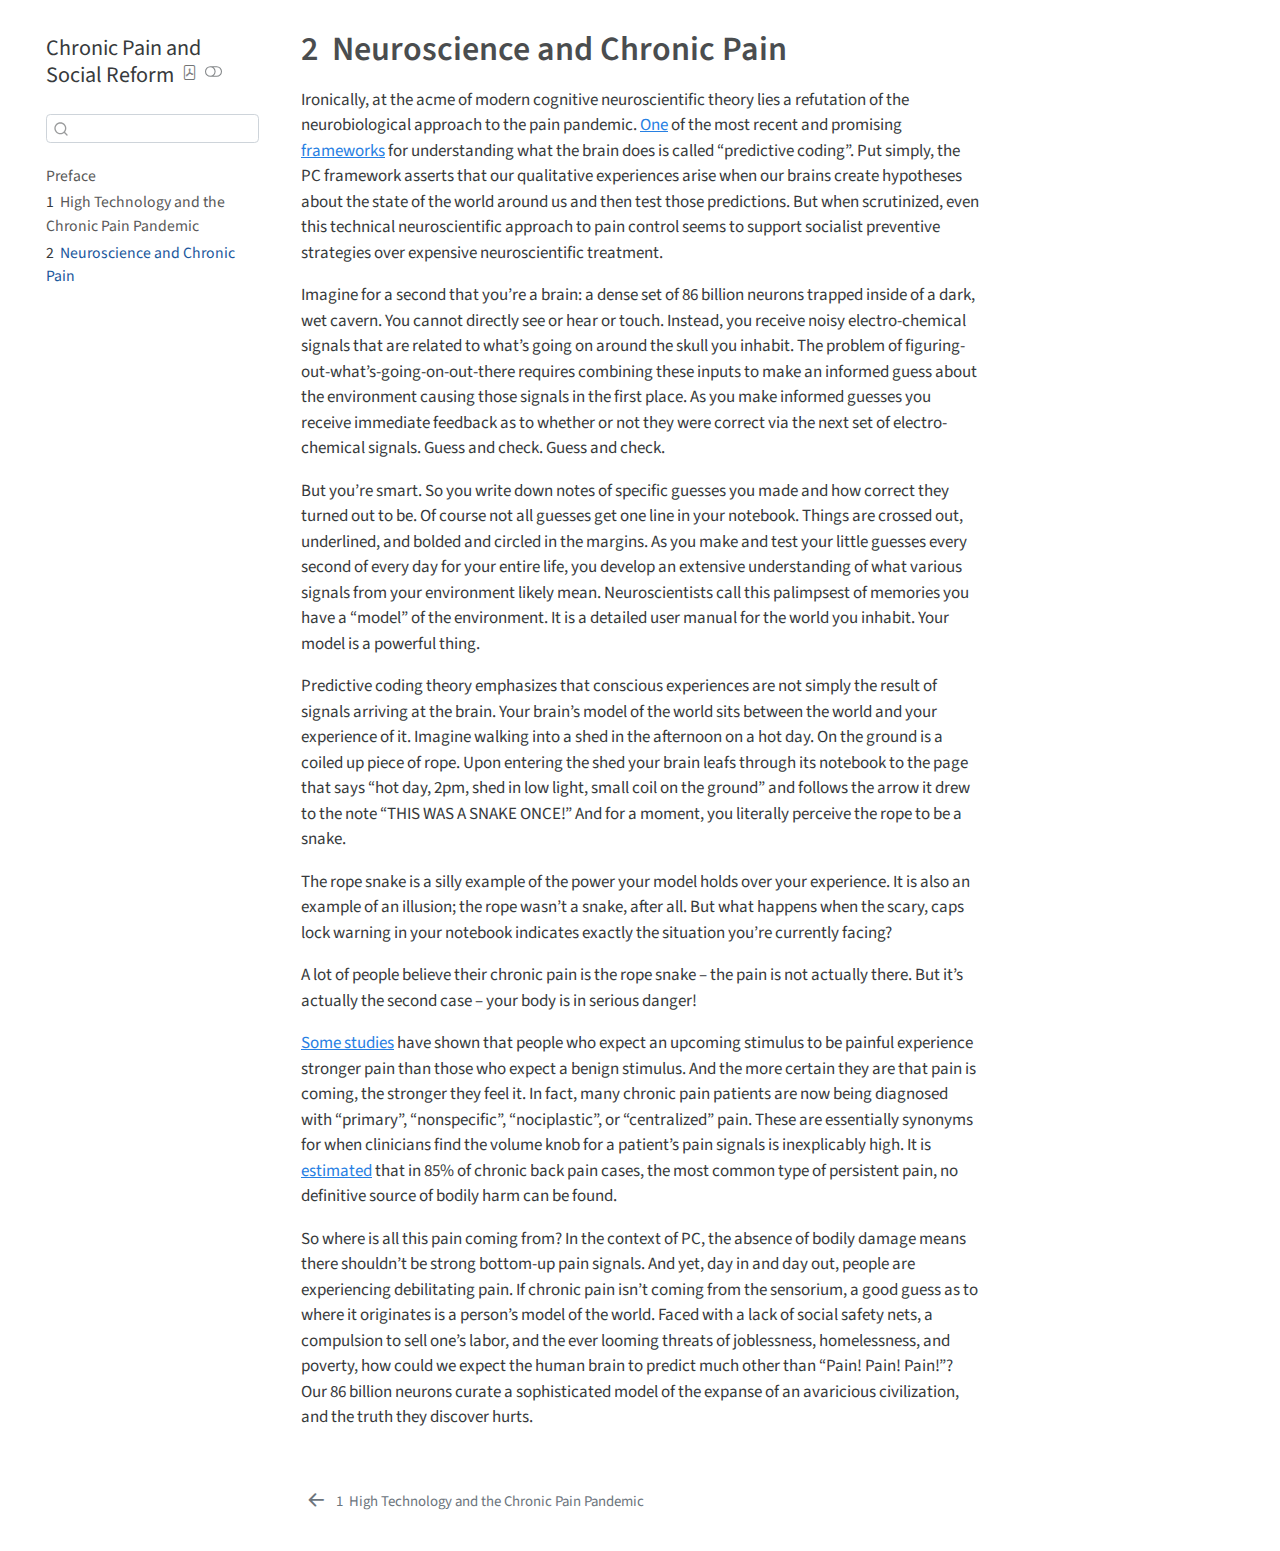
==== commit 7e188113: "references section removed so references print at end of each chapter; transitioned some chapter 1 r" ====
--- a/_book/neuroscience_and_chronic_pain.html
+++ b/_book/neuroscience_and_chronic_pain.html
@@ -30,7 +30,6 @@
 <script src="site_libs/quarto-search/fuse.min.js"></script>
 <script src="site_libs/quarto-search/quarto-search.js"></script>
 <meta name="quarto:offset" content="./">
-<link href="./references.html" rel="next">
 <link href="./tech_and_chronic_pain.html" rel="prev">
 <script src="site_libs/quarto-html/quarto.js"></script>
 <script src="site_libs/quarto-html/popper.min.js"></script>
@@ -120,12 +119,6 @@
   <div class="sidebar-item-container"> 
   <a href="./neuroscience_and_chronic_pain.html" class="sidebar-item-text sidebar-link active">
  <span class="menu-text"><span class="chapter-number">2</span>&nbsp; <span class="chapter-title">Neuroscience and Chronic Pain</span></span></a>
-  </div>
-</li>
-        <li class="sidebar-item">
-  <div class="sidebar-item-container"> 
-  <a href="./references.html" class="sidebar-item-text sidebar-link">
- <span class="menu-text">References</span></a>
   </div>
 </li>
     </ul>
@@ -523,9 +516,6 @@
       </a>          
   </div>
   <div class="nav-page nav-page-next">
-      <a href="./references.html" class="pagination-link">
-        <span class="nav-page-text">References</span> <i class="bi bi-arrow-right-short"></i>
-      </a>
   </div>
 </nav>
 </div> <!-- /content -->
